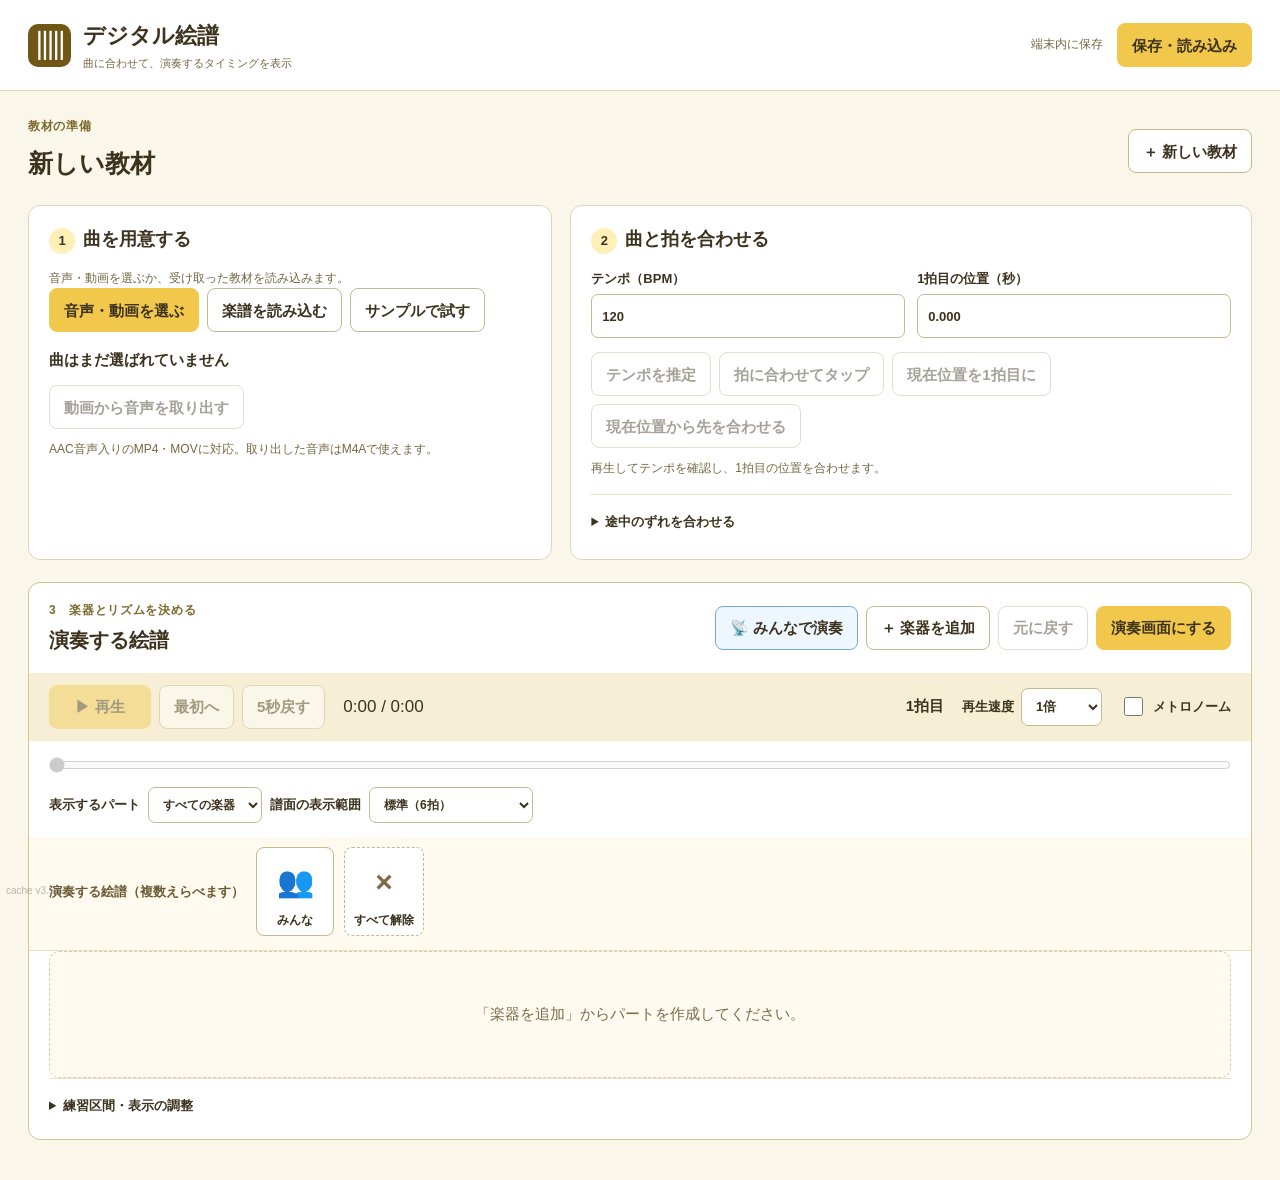
==== index.html @ c3adb867 "Refresh louder iPad count-in audio" ====
<!doctype html>
<html lang="ja">
<head>
<meta charset="utf-8">
<meta name="viewport" content="width=device-width,initial-scale=1,viewport-fit=cover">
<title>デジタル絵譜</title>
<style>body{font-family:-apple-system,BlinkMacSystemFont,"Hiragino Kaku Gothic ProN","Yu Gothic",sans-serif;background:#faf7ea;color:#3c321e;margin:0;display:grid;place-items:center;min-height:100vh}#msg{padding:24px;text-align:center;font-weight:700}</style>
</head>
<body>
<div id="msg">デジタル絵譜を読み込んでいます…</div>
<script>
(async()=>{
 try{
  const urls=['./embedded/gz0.txt?rev=20260910b','./embedded/gz1.txt?rev=20260910b','./embedded/gz2.txt?rev=20260910b'];
  const parts=await Promise.all(urls.map(async u=>(await (await fetch(u,{cache:'no-store'})).text()).trim()));
  const b64=parts.join(''),bin=atob(b64),bytes=new Uint8Array(bin.length);for(let i=0;i<bin.length;i++)bytes[i]=bin.charCodeAt(i);
  const stream=new Blob([bytes]).stream().pipeThrough(new DecompressionStream('gzip'));
  let html=await new Response(stream).text();
  // iPadなどではCanvasの内部解像度を抑えて描画負荷を軽くする。
  html=html.replace("const ratio=Math.min(devicePixelRatio||1,2);","const ratio=Math.min(devicePixelRatio||1,matchMedia('(pointer:coarse)').matches?1.25:1.5);");
  // 非表示にしたパートは裏で描画しない。
  html=html.replace("for(const r of this.rows){\n      const part=project.parts.find","for(const r of this.rows){\n      if(r.wrap.closest('.score-row')?.hidden)continue;\n      const part=project.parts.find");
  // 演奏中のCanvas描画を約30fpsに制限する。
  html=html.replace("function draw(){\n  if($('loop').checked&&!media.paused){","let __lastScoreFrame=0;\nfunction draw(ts=performance.now()){\n  if(ts-__lastScoreFrame<32){if(!media.paused&&!media.ended&&!document.hidden)raf=requestAnimationFrame(draw);return;}\n  __lastScoreFrame=ts;\n  if($('loop').checked&&!media.paused){");
  // 重い発光・持続音アニメーションを軽量化。
  html=html.replace("if(glow){c.shadowColor='#ffad16';c.shadowBlur=e.kind==='hold'?24:12;}","if(glow){c.shadowColor='#ffad16';c.shadowBlur=e.kind==='hold'?10:5;}");
  html=html.replace("if(glow&&e.kind==='hold'){","if(false&&glow&&e.kind==='hold'){");
  // 教材書き出し時は、実際の音源Blobサイズをメタデータに記録する。
  html=html.replace("  validateProject(project);\\n  if(!mediaBlob || mediaBlob.size!==project.media?.size) throw Error('教材に含める音源がありません。');\\n  const meta=new TextEncoder().encode(JSON.stringify(project));","  if(!mediaBlob || !mediaBlob.size) throw Error('教材に含める音源がありません。');\\n  const snapshot=structuredClone(project);\\n  if(!snapshot.media)throw Error('教材に含める音源がありません。');\\n  snapshot.media.size=mediaBlob.size;\\n  validateProject(snapshot);\\n  const meta=new TextEncoder().encode(JSON.stringify(snapshot));");
  // 旧版で記録サイズがずれた教材でも、実際にファイル内に残っている音源を優先して復元する。
  html=html.replace("  if(project.media?.size!==file.size-12-len)throw Error('教材内の音源が不足しています。');\\n  return {project,blob:file.slice(12+len,file.size,project.media.type)};","  const mediaStart=12+len,actualSize=file.size-mediaStart;\\n  if(!project.media||actualSize<=0)throw Error('教材内に音源データがありません。');\\n  if(project.media.size!==actualSize)project.media.size=actualSize;\\n  return {project,blob:file.slice(mediaStart,file.size,project.media.type)};");
  const expose=`window.__scoreApp={INSTRUMENTS,addPart,edited,score,remember,message,getProject:()=>project,getMediaBlob:()=>mediaBlob,syncLoadShared:async(next,audio)=>{if(!next||!audio||!audio.size)throw Error('共有教材のデータが不足しています。');const p=structuredClone(next);p.id=uid();p.media=p.media||{};p.media.name=p.media.name||'共有音源';p.media.type=p.media.type||audio.type||'application/octet-stream';p.media.size=audio.size;pause();project=p;resetHistory();viewPart='all';setMedia(audio);score.mount();renderControls();edited();window.dispatchEvent(new Event('score-project-loaded'));Promise.resolve(flushSave()).catch(e=>console.warn('共有教材の自動保存を省略しました',e));return {title:project.title||'教材',size:audio.size};},getViewPart:()=>viewPart,showPart:(id)=>{viewPart=id;const s=$('partView');if(s)s.value=id;score.mount(id);renderControls();},hasMedia:()=>!!mediaBlob,syncUnlock:async()=>{if(!mediaBlob)throw Error('先に教材・音源を読み込んでください。');pause();const wasMuted=media.muted;media.muted=true;try{await media.play();media.pause();seek(0);}finally{media.muted=wasMuted;}},syncScheduleStart:(delayMs,pos=0)=>{pause();seek(pos);clearTimeout(window.__scoreSyncTimer);window.__scoreSyncTimer=setTimeout(async()=>{try{await media.play();startDraw();}catch(e){message('この端末で再生を開始できませんでした。もう一度「準備OK」を押してください。');}},Math.max(0,delayMs||0));},syncPause:()=>{clearTimeout(window.__scoreSyncTimer);pause();},syncSeek:(t)=>{clearTimeout(window.__scoreSyncTimer);seek(Number(t)||0);},enterPerformance:()=>setPerform(true),getSyncTime:()=>position(),getSyncRate:()=>Number(project.view.rate)||1,syncCorrect:(target)=>{if(!mediaBlob)return 0;const now=position(),diff=Number(target)-now,base=Number(project.view.rate)||1,ad=Math.abs(diff);if(ad>.35){seek(Number(target));media.playbackRate=base;}else if(ad>.07){media.playbackRate=base*(diff>0?1.01:.99);}else{media.playbackRate=base;}return diff;},syncRestoreRate:()=>{if(mediaBlob)media.playbackRate=Number(project.view.rate)||1;},syncExportBundle:async()=>{if(!mediaBlob)throw Error('先生の端末で先に教材・音源を読み込んでください。');return await packProject(project,mediaBlob);},syncImportBundle:async(blob)=>{if(!blob||!blob.size)throw Error('受信した教材データが空です。');pause();const loaded=await unpackProject(blob);loaded.project.id=uid();project=loaded.project;resetHistory();viewPart='all';setMedia(loaded.blob);score.mount();edited();await flushSave();window.dispatchEvent(new Event('score-project-loaded'));return {title:project.title,size:mediaBlob?.size||0};},syncExportVisualBundle:async()=>{const snapshot=structuredClone(project);validateProject(snapshot);return new Blob([JSON.stringify(snapshot)],{type:'application/json'});},syncImportVisualBundle:async(blob)=>{if(!blob||!blob.size)throw Error('受信した絵譜データが空です。');pause();const next=JSON.parse(await blob.text());validateProject(next);next.id=uid();project=next;resetHistory();viewPart='all';setMedia(null);scorePosition=0;score.mount();renderControls();score.draw();window.dispatchEvent(new Event('score-project-loaded'));return {title:project.title,size:blob.size};},syncSetVisualTime:(t)=>{scorePosition=clamp(Number(t)||0,0,duration());score.draw();updateTransport();},syncIsVisualOnly:()=>!mediaBlob&&!!project.media,syncBeatSeconds:()=>{const rate=Number(project.view.rate)||1,a=beatToTime(0,project.tempo),b=beatToTime(1,project.tempo),sec=(b-a)/rate;return Number.isFinite(sec)&&sec>0?sec:60/((Number(project.tempo.bpm)||120)*rate);}};\ninit();\n\nreturn {};`;
  html=html.replace('init();\n\nreturn {};',expose);
  html=html.replace('</body></html>','<style>#cacheVersion{position:fixed;left:6px;bottom:4px;z-index:9999;font-size:10px;line-height:1;color:#6f6f6f;opacity:.48;pointer-events:none;user-select:none}body.performing #cacheVersion{opacity:.18}</style><div id="cacheVersion" aria-hidden="true">cache v3.5.3</div><script src="./face-addon.js?rev=20260927j"><\/script><script src="./sync-addon.js?rev=20260928a"><\/script><script src="./share-addon.js?rev=20260927f"><\/script></body></html>');
  document.open();document.write(html);document.close();
 }catch(e){console.error(e);document.getElementById('msg').innerHTML='読み込みに失敗しました。<br>ページを再読み込みしてください。';}
})();
</script>
</body>
</html>
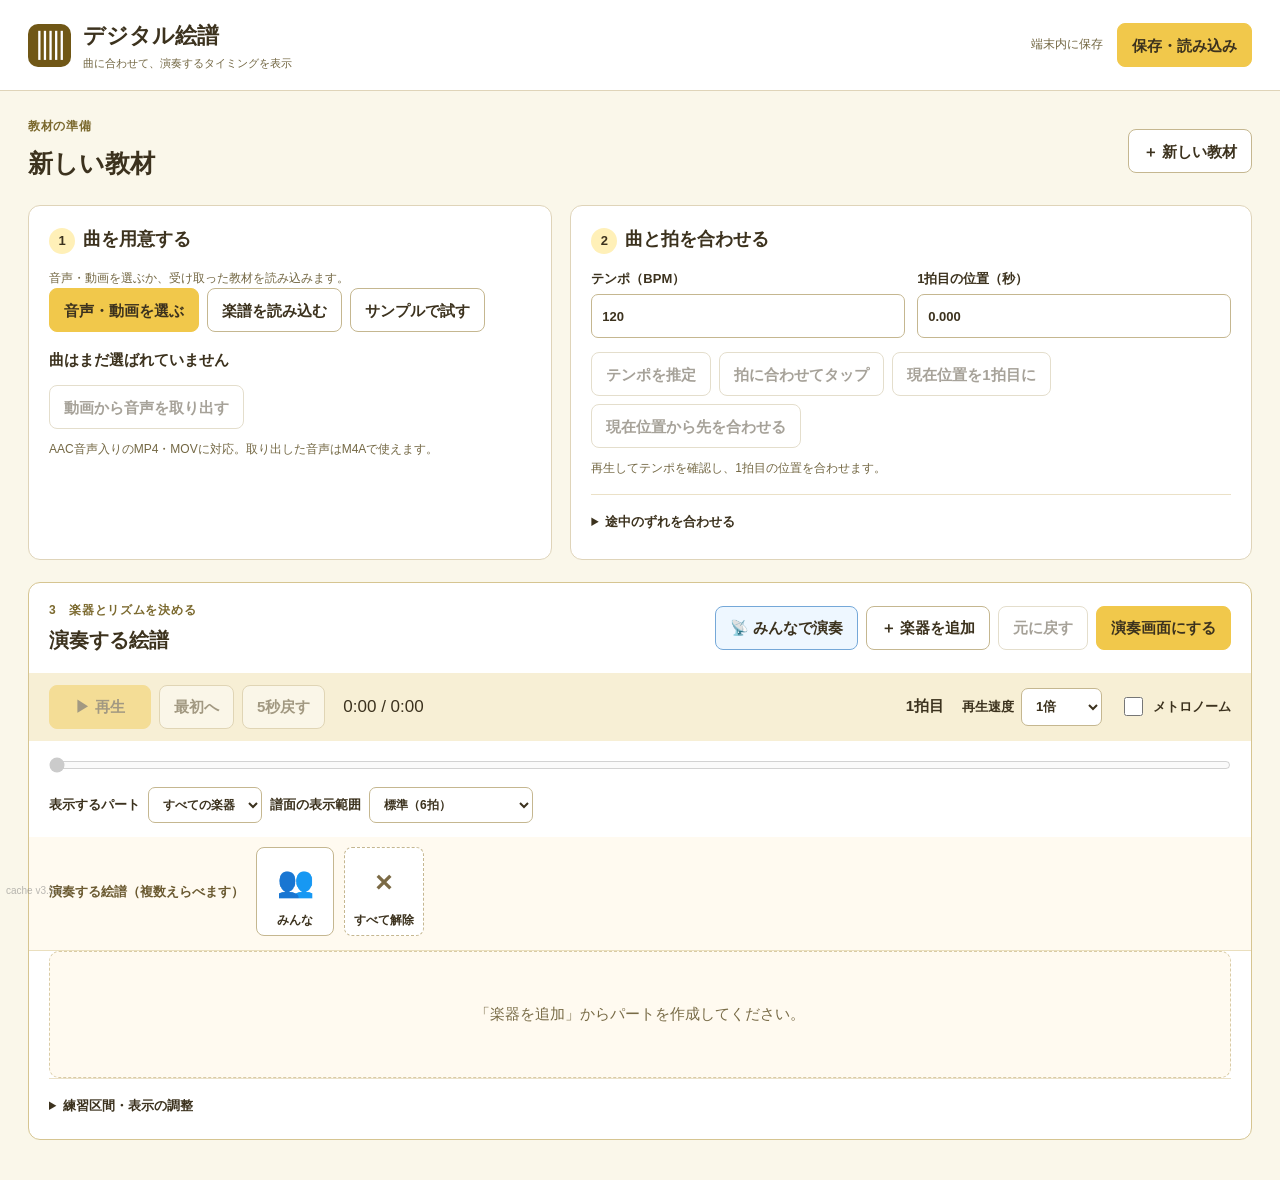
==== commit e5efd6d2: "Refresh room dissolve controls" ====
--- a/index.html
+++ b/index.html
@@ -31,7 +31,7 @@
   html=html.replace("  if(project.media?.size!==file.size-12-len)throw Error('教材内の音源が不足しています。');\\n  return {project,blob:file.slice(12+len,file.size,project.media.type)};","  const mediaStart=12+len,actualSize=file.size-mediaStart;\\n  if(!project.media||actualSize<=0)throw Error('教材内に音源データがありません。');\\n  if(project.media.size!==actualSize)project.media.size=actualSize;\\n  return {project,blob:file.slice(mediaStart,file.size,project.media.type)};");
   const expose=`window.__scoreApp={INSTRUMENTS,addPart,edited,score,remember,message,getProject:()=>project,getMediaBlob:()=>mediaBlob,syncLoadShared:async(next,audio)=>{if(!next||!audio||!audio.size)throw Error('共有教材のデータが不足しています。');const p=structuredClone(next);p.id=uid();p.media=p.media||{};p.media.name=p.media.name||'共有音源';p.media.type=p.media.type||audio.type||'application/octet-stream';p.media.size=audio.size;pause();project=p;resetHistory();viewPart='all';setMedia(audio);score.mount();renderControls();edited();window.dispatchEvent(new Event('score-project-loaded'));Promise.resolve(flushSave()).catch(e=>console.warn('共有教材の自動保存を省略しました',e));return {title:project.title||'教材',size:audio.size};},getViewPart:()=>viewPart,showPart:(id)=>{viewPart=id;const s=$('partView');if(s)s.value=id;score.mount(id);renderControls();},hasMedia:()=>!!mediaBlob,syncUnlock:async()=>{if(!mediaBlob)throw Error('先に教材・音源を読み込んでください。');pause();const wasMuted=media.muted;media.muted=true;try{await media.play();media.pause();seek(0);}finally{media.muted=wasMuted;}},syncScheduleStart:(delayMs,pos=0)=>{pause();seek(pos);clearTimeout(window.__scoreSyncTimer);window.__scoreSyncTimer=setTimeout(async()=>{try{await media.play();startDraw();}catch(e){message('この端末で再生を開始できませんでした。もう一度「準備OK」を押してください。');}},Math.max(0,delayMs||0));},syncPause:()=>{clearTimeout(window.__scoreSyncTimer);pause();},syncSeek:(t)=>{clearTimeout(window.__scoreSyncTimer);seek(Number(t)||0);},enterPerformance:()=>setPerform(true),getSyncTime:()=>position(),getSyncRate:()=>Number(project.view.rate)||1,syncCorrect:(target)=>{if(!mediaBlob)return 0;const now=position(),diff=Number(target)-now,base=Number(project.view.rate)||1,ad=Math.abs(diff);if(ad>.35){seek(Number(target));media.playbackRate=base;}else if(ad>.07){media.playbackRate=base*(diff>0?1.01:.99);}else{media.playbackRate=base;}return diff;},syncRestoreRate:()=>{if(mediaBlob)media.playbackRate=Number(project.view.rate)||1;},syncExportBundle:async()=>{if(!mediaBlob)throw Error('先生の端末で先に教材・音源を読み込んでください。');return await packProject(project,mediaBlob);},syncImportBundle:async(blob)=>{if(!blob||!blob.size)throw Error('受信した教材データが空です。');pause();const loaded=await unpackProject(blob);loaded.project.id=uid();project=loaded.project;resetHistory();viewPart='all';setMedia(loaded.blob);score.mount();edited();await flushSave();window.dispatchEvent(new Event('score-project-loaded'));return {title:project.title,size:mediaBlob?.size||0};},syncExportVisualBundle:async()=>{const snapshot=structuredClone(project);validateProject(snapshot);return new Blob([JSON.stringify(snapshot)],{type:'application/json'});},syncImportVisualBundle:async(blob)=>{if(!blob||!blob.size)throw Error('受信した絵譜データが空です。');pause();const next=JSON.parse(await blob.text());validateProject(next);next.id=uid();project=next;resetHistory();viewPart='all';setMedia(null);scorePosition=0;score.mount();renderControls();score.draw();window.dispatchEvent(new Event('score-project-loaded'));return {title:project.title,size:blob.size};},syncSetVisualTime:(t)=>{scorePosition=clamp(Number(t)||0,0,duration());score.draw();updateTransport();},syncIsVisualOnly:()=>!mediaBlob&&!!project.media,syncBeatSeconds:()=>{const rate=Number(project.view.rate)||1,a=beatToTime(0,project.tempo),b=beatToTime(1,project.tempo),sec=(b-a)/rate;return Number.isFinite(sec)&&sec>0?sec:60/((Number(project.tempo.bpm)||120)*rate);}};\ninit();\n\nreturn {};`;
   html=html.replace('init();\n\nreturn {};',expose);
-  html=html.replace('</body></html>','<style>#cacheVersion{position:fixed;left:6px;bottom:4px;z-index:9999;font-size:10px;line-height:1;color:#6f6f6f;opacity:.48;pointer-events:none;user-select:none}body.performing #cacheVersion{opacity:.18}</style><div id="cacheVersion" aria-hidden="true">cache v3.5.3</div><script src="./face-addon.js?rev=20260927j"><\/script><script src="./sync-addon.js?rev=20260928a"><\/script><script src="./share-addon.js?rev=20260927f"><\/script></body></html>');
+  html=html.replace('</body></html>','<style>#cacheVersion{position:fixed;left:6px;bottom:4px;z-index:9999;font-size:10px;line-height:1;color:#6f6f6f;opacity:.48;pointer-events:none;user-select:none}body.performing #cacheVersion{opacity:.18}</style><div id="cacheVersion" aria-hidden="true">cache v3.5.4</div><script src="./face-addon.js?rev=20260927j"><\/script><script src="./sync-addon.js?rev=20260928b"><\/script><script src="./share-addon.js?rev=20260927f"><\/script></body></html>');
   document.open();document.write(html);document.close();
  }catch(e){console.error(e);document.getElementById('msg').innerHTML='読み込みに失敗しました。<br>ページを再読み込みしてください。';}
 })();
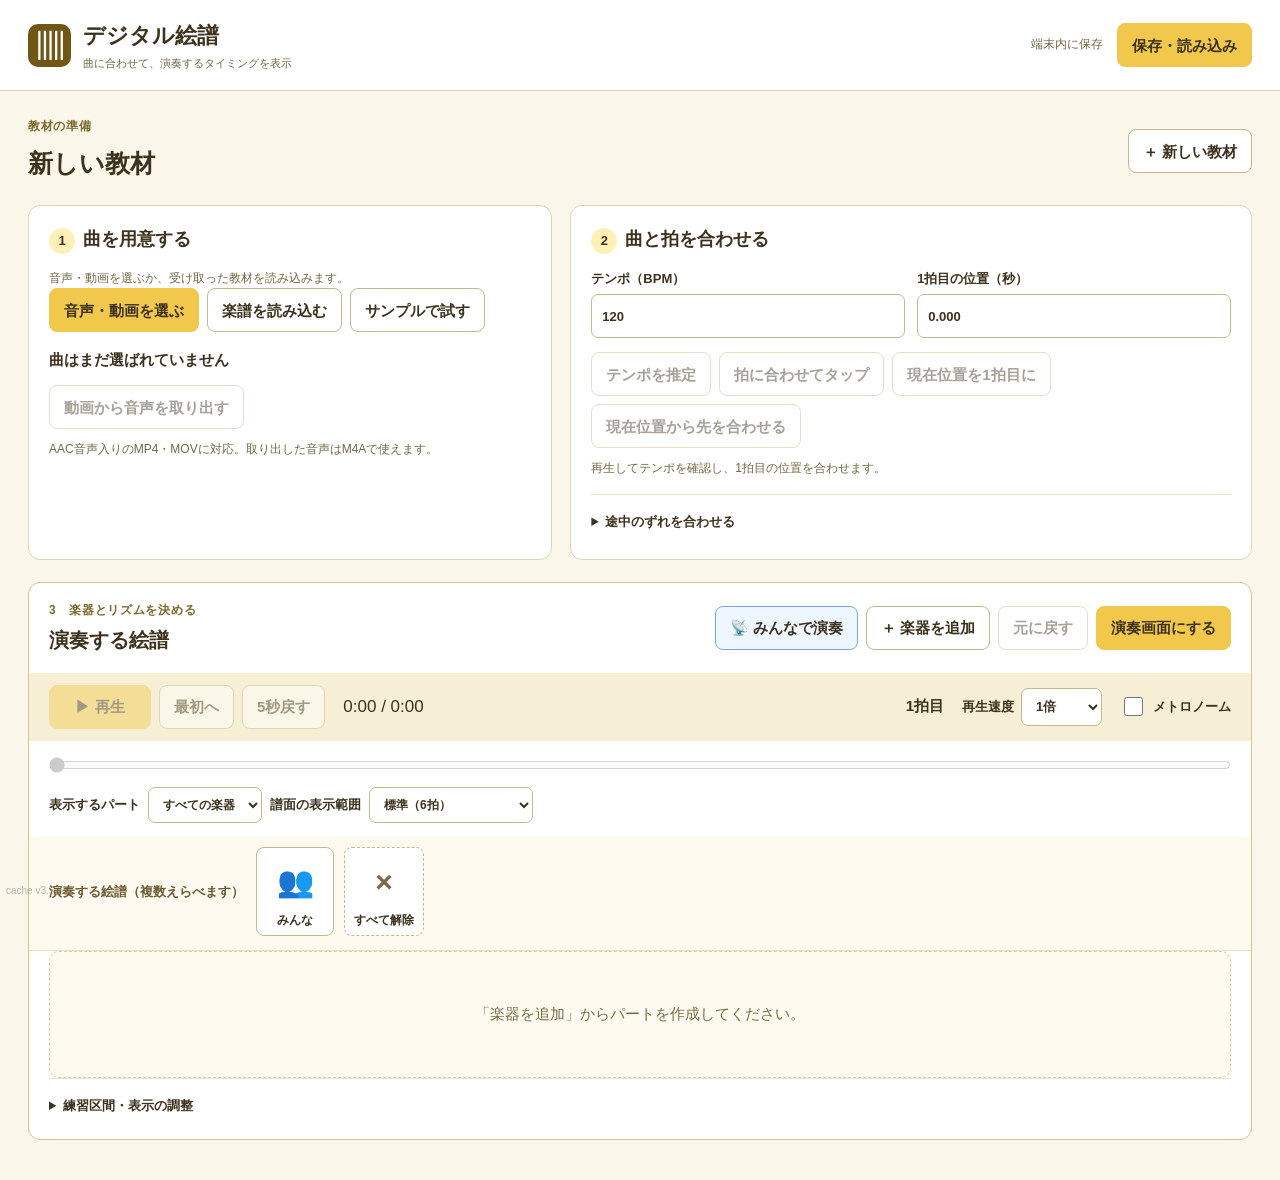
==== commit 1f551c0f: "Refresh teacher approval flow" ====
--- a/index.html
+++ b/index.html
@@ -31,7 +31,7 @@
   html=html.replace("  if(project.media?.size!==file.size-12-len)throw Error('教材内の音源が不足しています。');\\n  return {project,blob:file.slice(12+len,file.size,project.media.type)};","  const mediaStart=12+len,actualSize=file.size-mediaStart;\\n  if(!project.media||actualSize<=0)throw Error('教材内に音源データがありません。');\\n  if(project.media.size!==actualSize)project.media.size=actualSize;\\n  return {project,blob:file.slice(mediaStart,file.size,project.media.type)};");
   const expose=`window.__scoreApp={INSTRUMENTS,addPart,edited,score,remember,message,getProject:()=>project,getMediaBlob:()=>mediaBlob,syncLoadShared:async(next,audio)=>{if(!next||!audio||!audio.size)throw Error('共有教材のデータが不足しています。');const p=structuredClone(next);p.id=uid();p.media=p.media||{};p.media.name=p.media.name||'共有音源';p.media.type=p.media.type||audio.type||'application/octet-stream';p.media.size=audio.size;pause();project=p;resetHistory();viewPart='all';setMedia(audio);score.mount();renderControls();edited();window.dispatchEvent(new Event('score-project-loaded'));Promise.resolve(flushSave()).catch(e=>console.warn('共有教材の自動保存を省略しました',e));return {title:project.title||'教材',size:audio.size};},getViewPart:()=>viewPart,showPart:(id)=>{viewPart=id;const s=$('partView');if(s)s.value=id;score.mount(id);renderControls();},hasMedia:()=>!!mediaBlob,syncUnlock:async()=>{if(!mediaBlob)throw Error('先に教材・音源を読み込んでください。');pause();const wasMuted=media.muted;media.muted=true;try{await media.play();media.pause();seek(0);}finally{media.muted=wasMuted;}},syncScheduleStart:(delayMs,pos=0)=>{pause();seek(pos);clearTimeout(window.__scoreSyncTimer);window.__scoreSyncTimer=setTimeout(async()=>{try{await media.play();startDraw();}catch(e){message('この端末で再生を開始できませんでした。もう一度「準備OK」を押してください。');}},Math.max(0,delayMs||0));},syncPause:()=>{clearTimeout(window.__scoreSyncTimer);pause();},syncSeek:(t)=>{clearTimeout(window.__scoreSyncTimer);seek(Number(t)||0);},enterPerformance:()=>setPerform(true),getSyncTime:()=>position(),getSyncRate:()=>Number(project.view.rate)||1,syncCorrect:(target)=>{if(!mediaBlob)return 0;const now=position(),diff=Number(target)-now,base=Number(project.view.rate)||1,ad=Math.abs(diff);if(ad>.35){seek(Number(target));media.playbackRate=base;}else if(ad>.07){media.playbackRate=base*(diff>0?1.01:.99);}else{media.playbackRate=base;}return diff;},syncRestoreRate:()=>{if(mediaBlob)media.playbackRate=Number(project.view.rate)||1;},syncExportBundle:async()=>{if(!mediaBlob)throw Error('先生の端末で先に教材・音源を読み込んでください。');return await packProject(project,mediaBlob);},syncImportBundle:async(blob)=>{if(!blob||!blob.size)throw Error('受信した教材データが空です。');pause();const loaded=await unpackProject(blob);loaded.project.id=uid();project=loaded.project;resetHistory();viewPart='all';setMedia(loaded.blob);score.mount();edited();await flushSave();window.dispatchEvent(new Event('score-project-loaded'));return {title:project.title,size:mediaBlob?.size||0};},syncExportVisualBundle:async()=>{const snapshot=structuredClone(project);validateProject(snapshot);return new Blob([JSON.stringify(snapshot)],{type:'application/json'});},syncImportVisualBundle:async(blob)=>{if(!blob||!blob.size)throw Error('受信した絵譜データが空です。');pause();const next=JSON.parse(await blob.text());validateProject(next);next.id=uid();project=next;resetHistory();viewPart='all';setMedia(null);scorePosition=0;score.mount();renderControls();score.draw();window.dispatchEvent(new Event('score-project-loaded'));return {title:project.title,size:blob.size};},syncSetVisualTime:(t)=>{scorePosition=clamp(Number(t)||0,0,duration());score.draw();updateTransport();},syncIsVisualOnly:()=>!mediaBlob&&!!project.media,syncBeatSeconds:()=>{const rate=Number(project.view.rate)||1,a=beatToTime(0,project.tempo),b=beatToTime(1,project.tempo),sec=(b-a)/rate;return Number.isFinite(sec)&&sec>0?sec:60/((Number(project.tempo.bpm)||120)*rate);}};\ninit();\n\nreturn {};`;
   html=html.replace('init();\n\nreturn {};',expose);
-  html=html.replace('</body></html>','<style>#cacheVersion{position:fixed;left:6px;bottom:4px;z-index:9999;font-size:10px;line-height:1;color:#6f6f6f;opacity:.48;pointer-events:none;user-select:none}body.performing #cacheVersion{opacity:.18}</style><div id="cacheVersion" aria-hidden="true">cache v3.5.4</div><script src="./face-addon.js?rev=20260927j"><\/script><script src="./sync-addon.js?rev=20260928b"><\/script><script src="./share-addon.js?rev=20260927f"><\/script></body></html>');
+  html=html.replace('</body></html>','<style>#cacheVersion{position:fixed;left:6px;bottom:4px;z-index:9999;font-size:10px;line-height:1;color:#6f6f6f;opacity:.48;pointer-events:none;user-select:none}body.performing #cacheVersion{opacity:.18}</style><div id="cacheVersion" aria-hidden="true">cache v3.5.5</div><script src="./face-addon.js?rev=20260927j"><\/script><script src="./sync-addon.js?rev=20260928c"><\/script><script src="./share-addon.js?rev=20260927f"><\/script></body></html>');
   document.open();document.write(html);document.close();
  }catch(e){console.error(e);document.getElementById('msg').innerHTML='読み込みに失敗しました。<br>ページを再読み込みしてください。';}
 })();
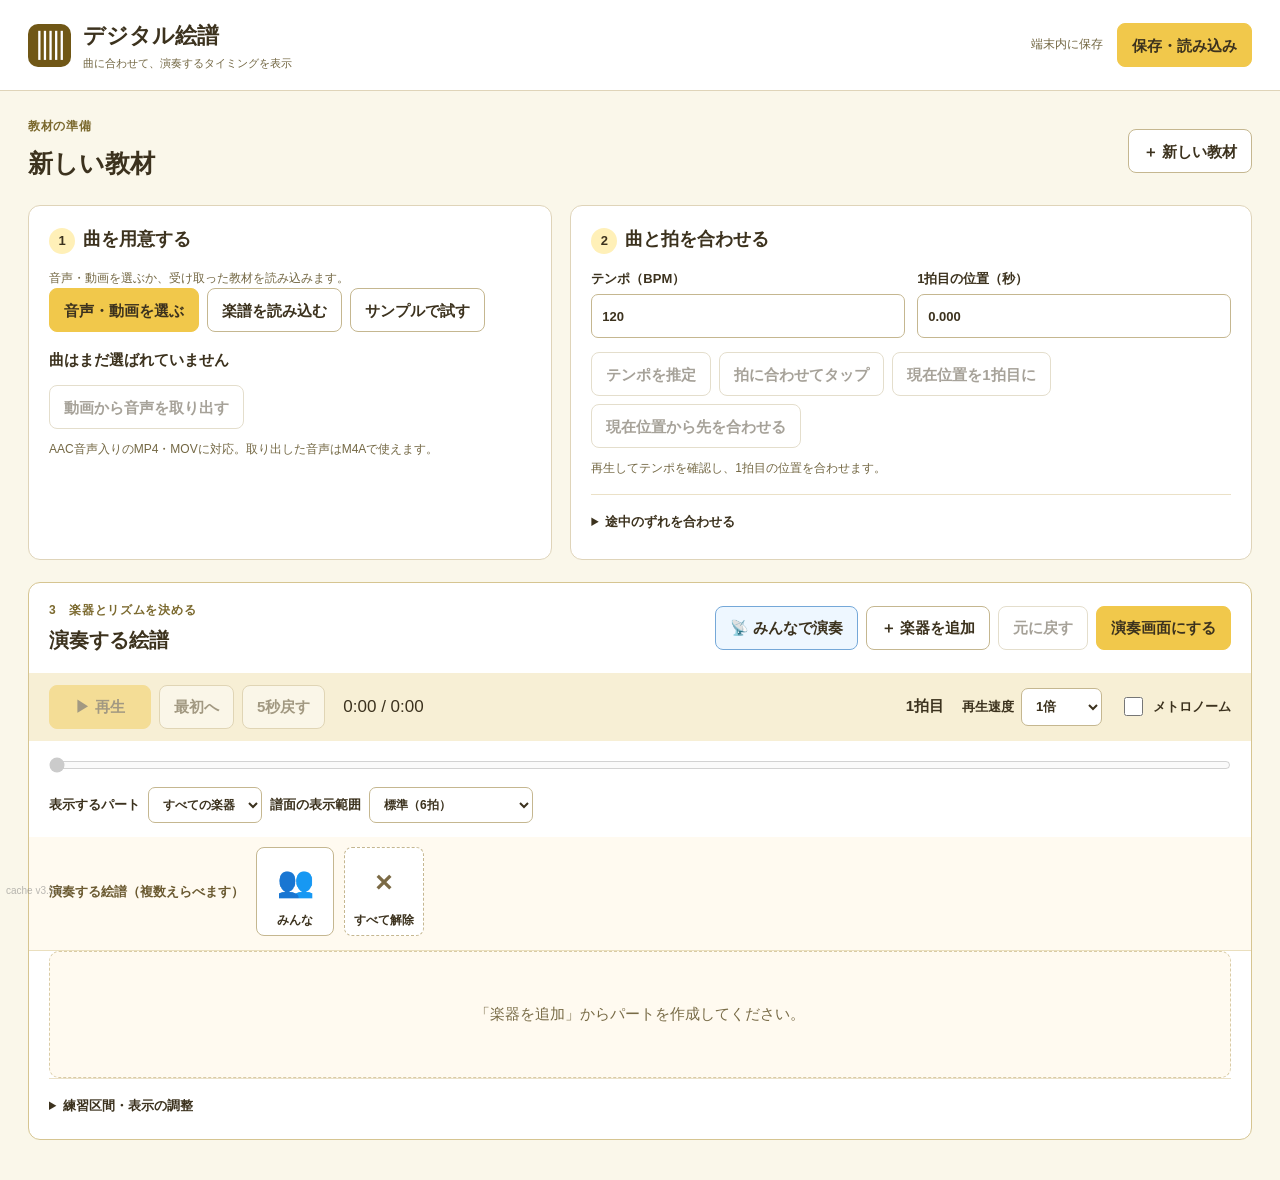
==== commit c3429a3d: "Refresh guest room retry logic" ====
--- a/index.html
+++ b/index.html
@@ -31,7 +31,7 @@
   html=html.replace("  if(project.media?.size!==file.size-12-len)throw Error('教材内の音源が不足しています。');\\n  return {project,blob:file.slice(12+len,file.size,project.media.type)};","  const mediaStart=12+len,actualSize=file.size-mediaStart;\\n  if(!project.media||actualSize<=0)throw Error('教材内に音源データがありません。');\\n  if(project.media.size!==actualSize)project.media.size=actualSize;\\n  return {project,blob:file.slice(mediaStart,file.size,project.media.type)};");
   const expose=`window.__scoreApp={INSTRUMENTS,addPart,edited,score,remember,message,getProject:()=>project,getMediaBlob:()=>mediaBlob,syncLoadShared:async(next,audio)=>{if(!next||!audio||!audio.size)throw Error('共有教材のデータが不足しています。');const p=structuredClone(next);p.id=uid();p.media=p.media||{};p.media.name=p.media.name||'共有音源';p.media.type=p.media.type||audio.type||'application/octet-stream';p.media.size=audio.size;pause();project=p;resetHistory();viewPart='all';setMedia(audio);score.mount();renderControls();edited();window.dispatchEvent(new Event('score-project-loaded'));Promise.resolve(flushSave()).catch(e=>console.warn('共有教材の自動保存を省略しました',e));return {title:project.title||'教材',size:audio.size};},getViewPart:()=>viewPart,showPart:(id)=>{viewPart=id;const s=$('partView');if(s)s.value=id;score.mount(id);renderControls();},hasMedia:()=>!!mediaBlob,syncUnlock:async()=>{if(!mediaBlob)throw Error('先に教材・音源を読み込んでください。');pause();const wasMuted=media.muted;media.muted=true;try{await media.play();media.pause();seek(0);}finally{media.muted=wasMuted;}},syncScheduleStart:(delayMs,pos=0)=>{pause();seek(pos);clearTimeout(window.__scoreSyncTimer);window.__scoreSyncTimer=setTimeout(async()=>{try{await media.play();startDraw();}catch(e){message('この端末で再生を開始できませんでした。もう一度「準備OK」を押してください。');}},Math.max(0,delayMs||0));},syncPause:()=>{clearTimeout(window.__scoreSyncTimer);pause();},syncSeek:(t)=>{clearTimeout(window.__scoreSyncTimer);seek(Number(t)||0);},enterPerformance:()=>setPerform(true),getSyncTime:()=>position(),getSyncRate:()=>Number(project.view.rate)||1,syncCorrect:(target)=>{if(!mediaBlob)return 0;const now=position(),diff=Number(target)-now,base=Number(project.view.rate)||1,ad=Math.abs(diff);if(ad>.35){seek(Number(target));media.playbackRate=base;}else if(ad>.07){media.playbackRate=base*(diff>0?1.01:.99);}else{media.playbackRate=base;}return diff;},syncRestoreRate:()=>{if(mediaBlob)media.playbackRate=Number(project.view.rate)||1;},syncExportBundle:async()=>{if(!mediaBlob)throw Error('先生の端末で先に教材・音源を読み込んでください。');return await packProject(project,mediaBlob);},syncImportBundle:async(blob)=>{if(!blob||!blob.size)throw Error('受信した教材データが空です。');pause();const loaded=await unpackProject(blob);loaded.project.id=uid();project=loaded.project;resetHistory();viewPart='all';setMedia(loaded.blob);score.mount();edited();await flushSave();window.dispatchEvent(new Event('score-project-loaded'));return {title:project.title,size:mediaBlob?.size||0};},syncExportVisualBundle:async()=>{const snapshot=structuredClone(project);validateProject(snapshot);return new Blob([JSON.stringify(snapshot)],{type:'application/json'});},syncImportVisualBundle:async(blob)=>{if(!blob||!blob.size)throw Error('受信した絵譜データが空です。');pause();const next=JSON.parse(await blob.text());validateProject(next);next.id=uid();project=next;resetHistory();viewPart='all';setMedia(null);scorePosition=0;score.mount();renderControls();score.draw();window.dispatchEvent(new Event('score-project-loaded'));return {title:project.title,size:blob.size};},syncSetVisualTime:(t)=>{scorePosition=clamp(Number(t)||0,0,duration());score.draw();updateTransport();},syncIsVisualOnly:()=>!mediaBlob&&!!project.media,syncBeatSeconds:()=>{const rate=Number(project.view.rate)||1,a=beatToTime(0,project.tempo),b=beatToTime(1,project.tempo),sec=(b-a)/rate;return Number.isFinite(sec)&&sec>0?sec:60/((Number(project.tempo.bpm)||120)*rate);}};\ninit();\n\nreturn {};`;
   html=html.replace('init();\n\nreturn {};',expose);
-  html=html.replace('</body></html>','<style>#cacheVersion{position:fixed;left:6px;bottom:4px;z-index:9999;font-size:10px;line-height:1;color:#6f6f6f;opacity:.48;pointer-events:none;user-select:none}body.performing #cacheVersion{opacity:.18}</style><div id="cacheVersion" aria-hidden="true">cache v3.5.5</div><script src="./face-addon.js?rev=20260927j"><\/script><script src="./sync-addon.js?rev=20260928c"><\/script><script src="./share-addon.js?rev=20260927f"><\/script></body></html>');
+  html=html.replace('</body></html>','<style>#cacheVersion{position:fixed;left:6px;bottom:4px;z-index:9999;font-size:10px;line-height:1;color:#6f6f6f;opacity:.48;pointer-events:none;user-select:none}body.performing #cacheVersion{opacity:.18}</style><div id="cacheVersion" aria-hidden="true">cache v3.5.6</div><script src="./face-addon.js?rev=20260927j"><\/script><script src="./sync-addon.js?rev=20260930a"><\/script><script src="./share-addon.js?rev=20260927f"><\/script></body></html>');
   document.open();document.write(html);document.close();
  }catch(e){console.error(e);document.getElementById('msg').innerHTML='読み込みに失敗しました。<br>ページを再読み込みしてください。';}
 })();
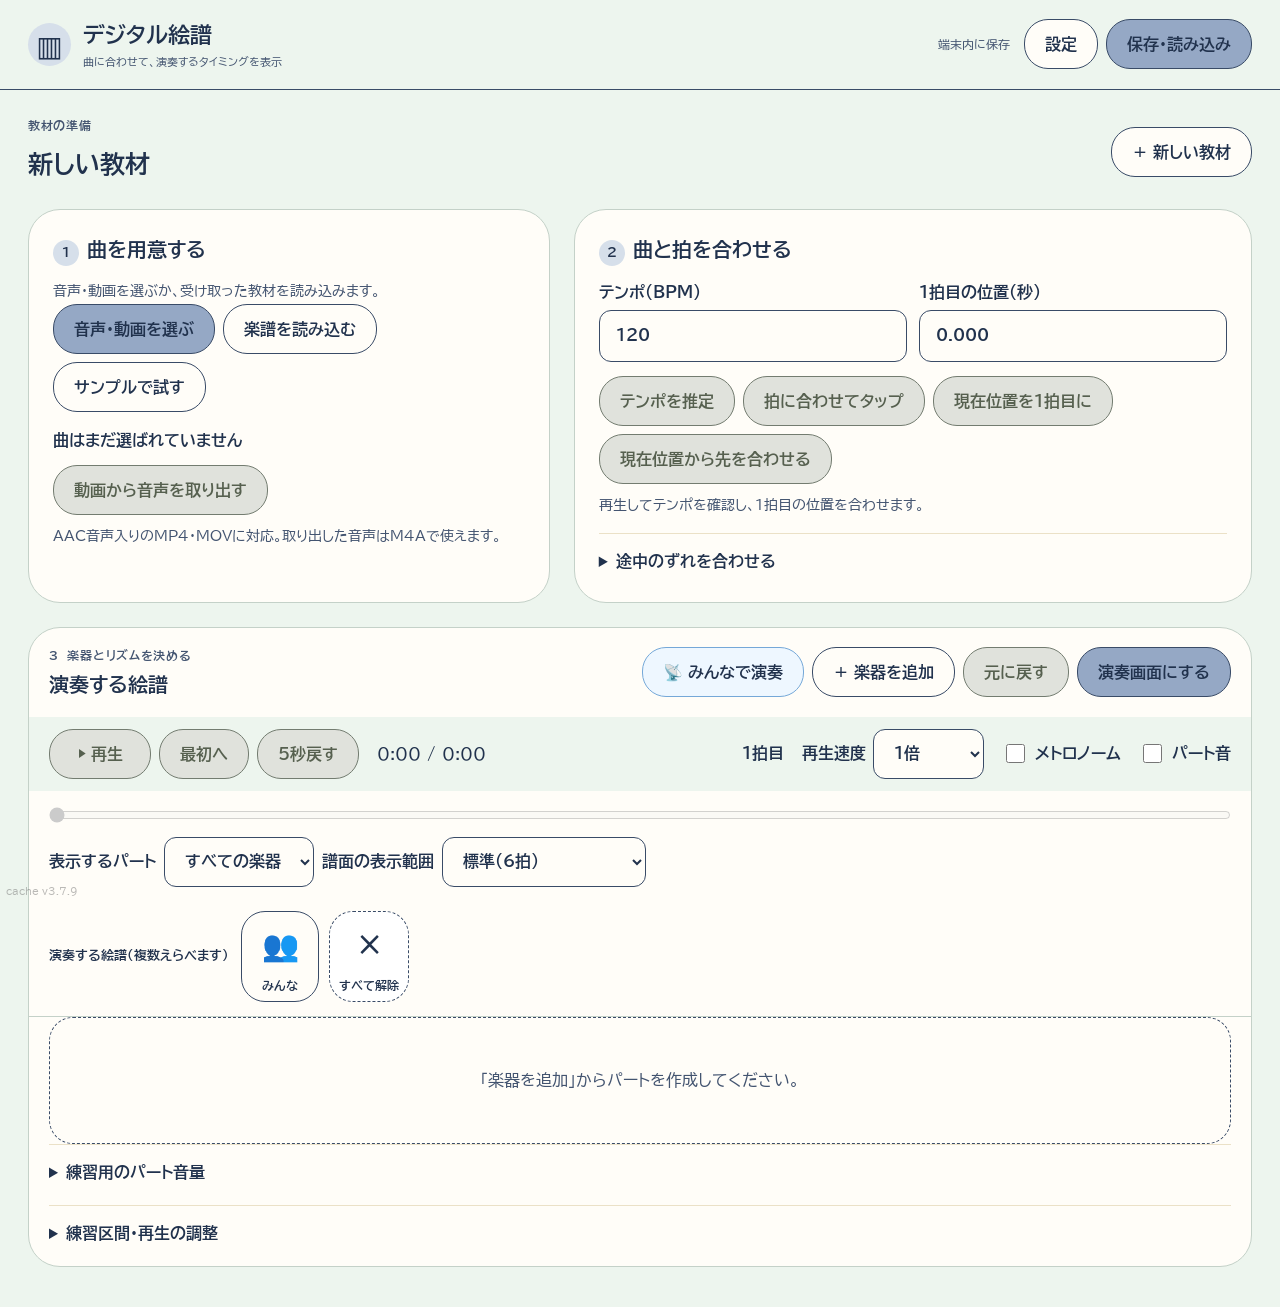
==== commit a6d15582: "Release digital score v3.7.9" ====
--- a/index.html
+++ b/index.html
@@ -4,37 +4,21 @@
 <meta charset="utf-8">
 <meta name="viewport" content="width=device-width,initial-scale=1,viewport-fit=cover">
 <title>デジタル絵譜</title>
-<style>body{font-family:-apple-system,BlinkMacSystemFont,"Hiragino Kaku Gothic ProN","Yu Gothic",sans-serif;background:#faf7ea;color:#3c321e;margin:0;display:grid;place-items:center;min-height:100vh}#msg{padding:24px;text-align:center;font-weight:700}</style>
+<style>body{font-family:-apple-system,BlinkMacSystemFont,"Hiragino Kaku Gothic ProN","Yu Gothic",sans-serif;background:#edf5ee;color:#21324d;margin:0;display:grid;place-items:center;min-height:100vh}#msg{padding:24px;text-align:center;font-weight:700}</style>
 </head>
 <body>
 <div id="msg">デジタル絵譜を読み込んでいます…</div>
 <script>
 (async()=>{
  try{
-  const urls=['./embedded/gz0.txt?rev=20260910b','./embedded/gz1.txt?rev=20260910b','./embedded/gz2.txt?rev=20260910b'];
-  const parts=await Promise.all(urls.map(async u=>(await (await fetch(u,{cache:'no-store'})).text()).trim()));
-  const b64=parts.join(''),bin=atob(b64),bytes=new Uint8Array(bin.length);for(let i=0;i<bin.length;i++)bytes[i]=bin.charCodeAt(i);
+  const response=await fetch('./embedded/app.gz.b64?rev=20261004-offline-upgrade',{cache:'no-store'});
+  if(!response.ok)throw Error(`本体の取得に失敗しました (${response.status})`);
+  const b64=(await response.text()).trim(),bin=atob(b64),bytes=new Uint8Array(bin.length);for(let i=0;i<bin.length;i++)bytes[i]=bin.charCodeAt(i);
   const stream=new Blob([bytes]).stream().pipeThrough(new DecompressionStream('gzip'));
-  let html=await new Response(stream).text();
-  // iPadなどではCanvasの内部解像度を抑えて描画負荷を軽くする。
-  html=html.replace("const ratio=Math.min(devicePixelRatio||1,2);","const ratio=Math.min(devicePixelRatio||1,matchMedia('(pointer:coarse)').matches?1.25:1.5);");
-  // 非表示にしたパートは裏で描画しない。
-  html=html.replace("for(const r of this.rows){\n      const part=project.parts.find","for(const r of this.rows){\n      if(r.wrap.closest('.score-row')?.hidden)continue;\n      const part=project.parts.find");
-  // 演奏中のCanvas描画を約30fpsに制限する。
-  html=html.replace("function draw(){\n  if($('loop').checked&&!media.paused){","let __lastScoreFrame=0;\nfunction draw(ts=performance.now()){\n  if(ts-__lastScoreFrame<32){if(!media.paused&&!media.ended&&!document.hidden)raf=requestAnimationFrame(draw);return;}\n  __lastScoreFrame=ts;\n  if($('loop').checked&&!media.paused){");
-  // 重い発光・持続音アニメーションを軽量化。
-  html=html.replace("if(glow){c.shadowColor='#ffad16';c.shadowBlur=e.kind==='hold'?24:12;}","if(glow){c.shadowColor='#ffad16';c.shadowBlur=e.kind==='hold'?10:5;}");
-  html=html.replace("if(glow&&e.kind==='hold'){","if(false&&glow&&e.kind==='hold'){");
-  // 教材書き出し時は、実際の音源Blobサイズをメタデータに記録する。
-  html=html.replace("  validateProject(project);\\n  if(!mediaBlob || mediaBlob.size!==project.media?.size) throw Error('教材に含める音源がありません。');\\n  const meta=new TextEncoder().encode(JSON.stringify(project));","  if(!mediaBlob || !mediaBlob.size) throw Error('教材に含める音源がありません。');\\n  const snapshot=structuredClone(project);\\n  if(!snapshot.media)throw Error('教材に含める音源がありません。');\\n  snapshot.media.size=mediaBlob.size;\\n  validateProject(snapshot);\\n  const meta=new TextEncoder().encode(JSON.stringify(snapshot));");
-  // 旧版で記録サイズがずれた教材でも、実際にファイル内に残っている音源を優先して復元する。
-  html=html.replace("  if(project.media?.size!==file.size-12-len)throw Error('教材内の音源が不足しています。');\\n  return {project,blob:file.slice(12+len,file.size,project.media.type)};","  const mediaStart=12+len,actualSize=file.size-mediaStart;\\n  if(!project.media||actualSize<=0)throw Error('教材内に音源データがありません。');\\n  if(project.media.size!==actualSize)project.media.size=actualSize;\\n  return {project,blob:file.slice(mediaStart,file.size,project.media.type)};");
-  const expose=`window.__scoreApp={INSTRUMENTS,addPart,edited,score,remember,message,getProject:()=>project,getMediaBlob:()=>mediaBlob,syncLoadShared:async(next,audio)=>{if(!next||!audio||!audio.size)throw Error('共有教材のデータが不足しています。');const p=structuredClone(next);p.id=uid();p.media=p.media||{};p.media.name=p.media.name||'共有音源';p.media.type=p.media.type||audio.type||'application/octet-stream';p.media.size=audio.size;pause();project=p;resetHistory();viewPart='all';setMedia(audio);score.mount();renderControls();edited();window.dispatchEvent(new Event('score-project-loaded'));Promise.resolve(flushSave()).catch(e=>console.warn('共有教材の自動保存を省略しました',e));return {title:project.title||'教材',size:audio.size};},getViewPart:()=>viewPart,showPart:(id)=>{viewPart=id;const s=$('partView');if(s)s.value=id;score.mount(id);renderControls();},hasMedia:()=>!!mediaBlob,syncUnlock:async()=>{if(!mediaBlob)throw Error('先に教材・音源を読み込んでください。');pause();const wasMuted=media.muted;media.muted=true;try{await media.play();media.pause();seek(0);}finally{media.muted=wasMuted;}},syncScheduleStart:(delayMs,pos=0)=>{pause();seek(pos);clearTimeout(window.__scoreSyncTimer);window.__scoreSyncTimer=setTimeout(async()=>{try{await media.play();startDraw();}catch(e){message('この端末で再生を開始できませんでした。もう一度「準備OK」を押してください。');}},Math.max(0,delayMs||0));},syncPause:()=>{clearTimeout(window.__scoreSyncTimer);pause();},syncSeek:(t)=>{clearTimeout(window.__scoreSyncTimer);seek(Number(t)||0);},enterPerformance:()=>setPerform(true),getSyncTime:()=>position(),getSyncRate:()=>Number(project.view.rate)||1,syncCorrect:(target)=>{if(!mediaBlob)return 0;const now=position(),diff=Number(target)-now,base=Number(project.view.rate)||1,ad=Math.abs(diff);if(ad>.35){seek(Number(target));media.playbackRate=base;}else if(ad>.07){media.playbackRate=base*(diff>0?1.01:.99);}else{media.playbackRate=base;}return diff;},syncRestoreRate:()=>{if(mediaBlob)media.playbackRate=Number(project.view.rate)||1;},syncExportBundle:async()=>{if(!mediaBlob)throw Error('先生の端末で先に教材・音源を読み込んでください。');return await packProject(project,mediaBlob);},syncImportBundle:async(blob)=>{if(!blob||!blob.size)throw Error('受信した教材データが空です。');pause();const loaded=await unpackProject(blob);loaded.project.id=uid();project=loaded.project;resetHistory();viewPart='all';setMedia(loaded.blob);score.mount();edited();await flushSave();window.dispatchEvent(new Event('score-project-loaded'));return {title:project.title,size:mediaBlob?.size||0};},syncExportVisualBundle:async()=>{const snapshot=structuredClone(project);validateProject(snapshot);return new Blob([JSON.stringify(snapshot)],{type:'application/json'});},syncImportVisualBundle:async(blob)=>{if(!blob||!blob.size)throw Error('受信した絵譜データが空です。');pause();const next=JSON.parse(await blob.text());validateProject(next);next.id=uid();project=next;resetHistory();viewPart='all';setMedia(null);scorePosition=0;score.mount();renderControls();score.draw();window.dispatchEvent(new Event('score-project-loaded'));return {title:project.title,size:blob.size};},syncSetVisualTime:(t)=>{scorePosition=clamp(Number(t)||0,0,duration());score.draw();updateTransport();},syncIsVisualOnly:()=>!mediaBlob&&!!project.media,syncBeatSeconds:()=>{const rate=Number(project.view.rate)||1,a=beatToTime(0,project.tempo),b=beatToTime(1,project.tempo),sec=(b-a)/rate;return Number.isFinite(sec)&&sec>0?sec:60/((Number(project.tempo.bpm)||120)*rate);}};\ninit();\n\nreturn {};`;
-  html=html.replace('init();\n\nreturn {};',expose);
-  html=html.replace('</body></html>','<style>#cacheVersion{position:fixed;left:6px;bottom:4px;z-index:9999;font-size:10px;line-height:1;color:#6f6f6f;opacity:.48;pointer-events:none;user-select:none}body.performing #cacheVersion{opacity:.18}</style><div id="cacheVersion" aria-hidden="true">cache v3.5.6</div><script src="./face-addon.js?rev=20260927j"><\/script><script src="./sync-addon.js?rev=20260930a"><\/script><script src="./share-addon.js?rev=20260927f"><\/script></body></html>');
+  const html=await new Response(stream).text();
   document.open();document.write(html);document.close();
  }catch(e){console.error(e);document.getElementById('msg').innerHTML='読み込みに失敗しました。<br>ページを再読み込みしてください。';}
 })();
 </script>
 </body>
-</html>+</html>
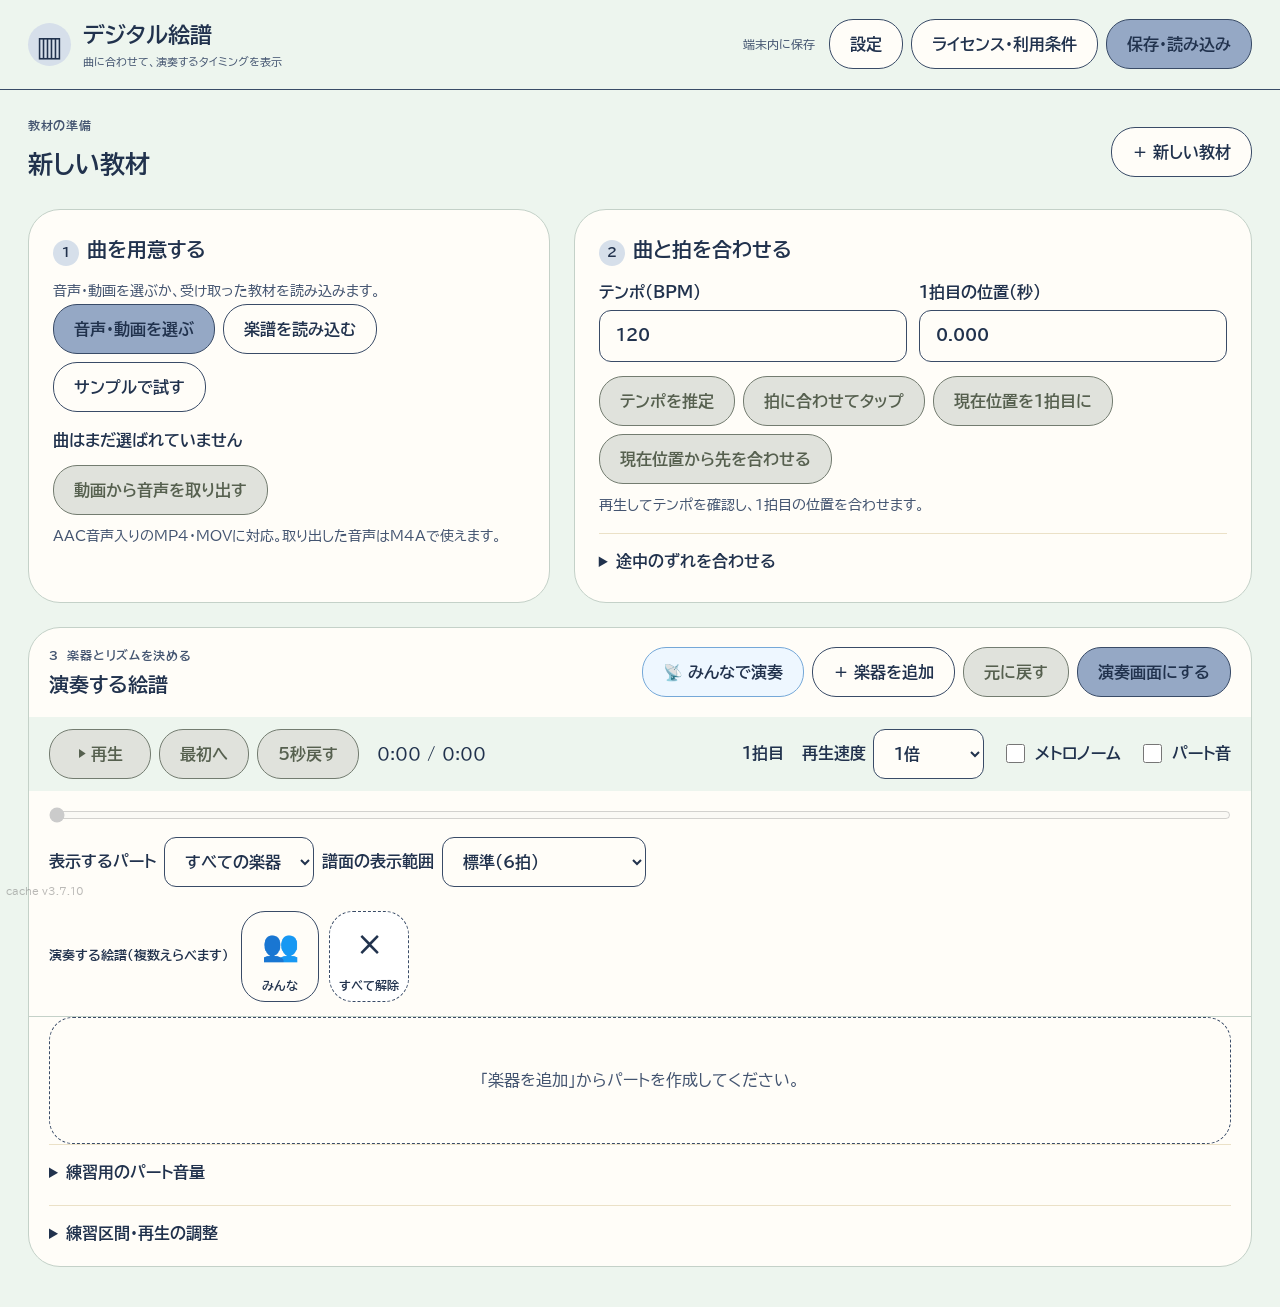
==== commit e72b707c: "Release license information v3.7.10" ====
--- a/index.html
+++ b/index.html
@@ -11,7 +11,7 @@
 <script>
 (async()=>{
  try{
-  const response=await fetch('./embedded/app.gz.b64?rev=20261004-offline-upgrade',{cache:'no-store'});
+  const response=await fetch('./embedded/app.gz.b64?rev=20261006-license-display',{cache:'no-store'});
   if(!response.ok)throw Error(`本体の取得に失敗しました (${response.status})`);
   const b64=(await response.text()).trim(),bin=atob(b64),bytes=new Uint8Array(bin.length);for(let i=0;i<bin.length;i++)bytes[i]=bin.charCodeAt(i);
   const stream=new Blob([bytes]).stream().pipeThrough(new DecompressionStream('gzip'));
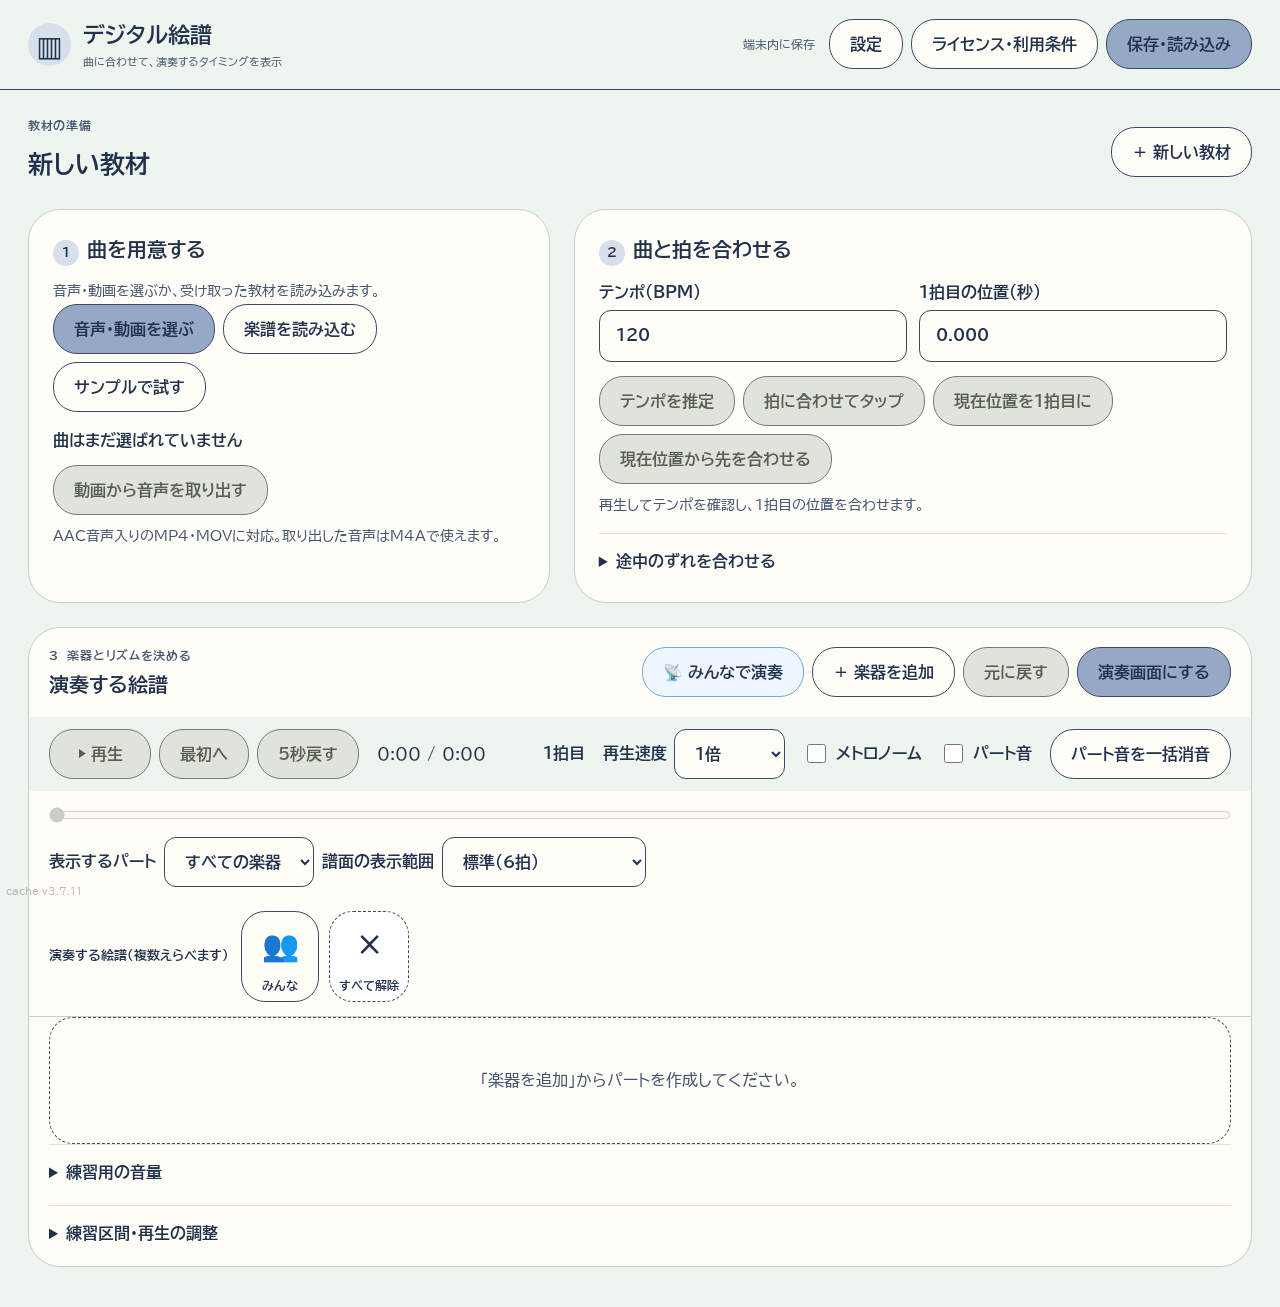
==== commit 33671ea9: "Release v3.7.11 audio controls" ====
--- a/index.html
+++ b/index.html
@@ -11,7 +11,7 @@
 <script>
 (async()=>{
  try{
-  const response=await fetch('./embedded/app.gz.b64?rev=20261006-license-display',{cache:'no-store'});
+  const response=await fetch('./embedded/app.gz.b64?rev=20261008-audio-controls',{cache:'no-store'});
   if(!response.ok)throw Error(`本体の取得に失敗しました (${response.status})`);
   const b64=(await response.text()).trim(),bin=atob(b64),bytes=new Uint8Array(bin.length);for(let i=0;i<bin.length;i++)bytes[i]=bin.charCodeAt(i);
   const stream=new Blob([bytes]).stream().pipeThrough(new DecompressionStream('gzip'));
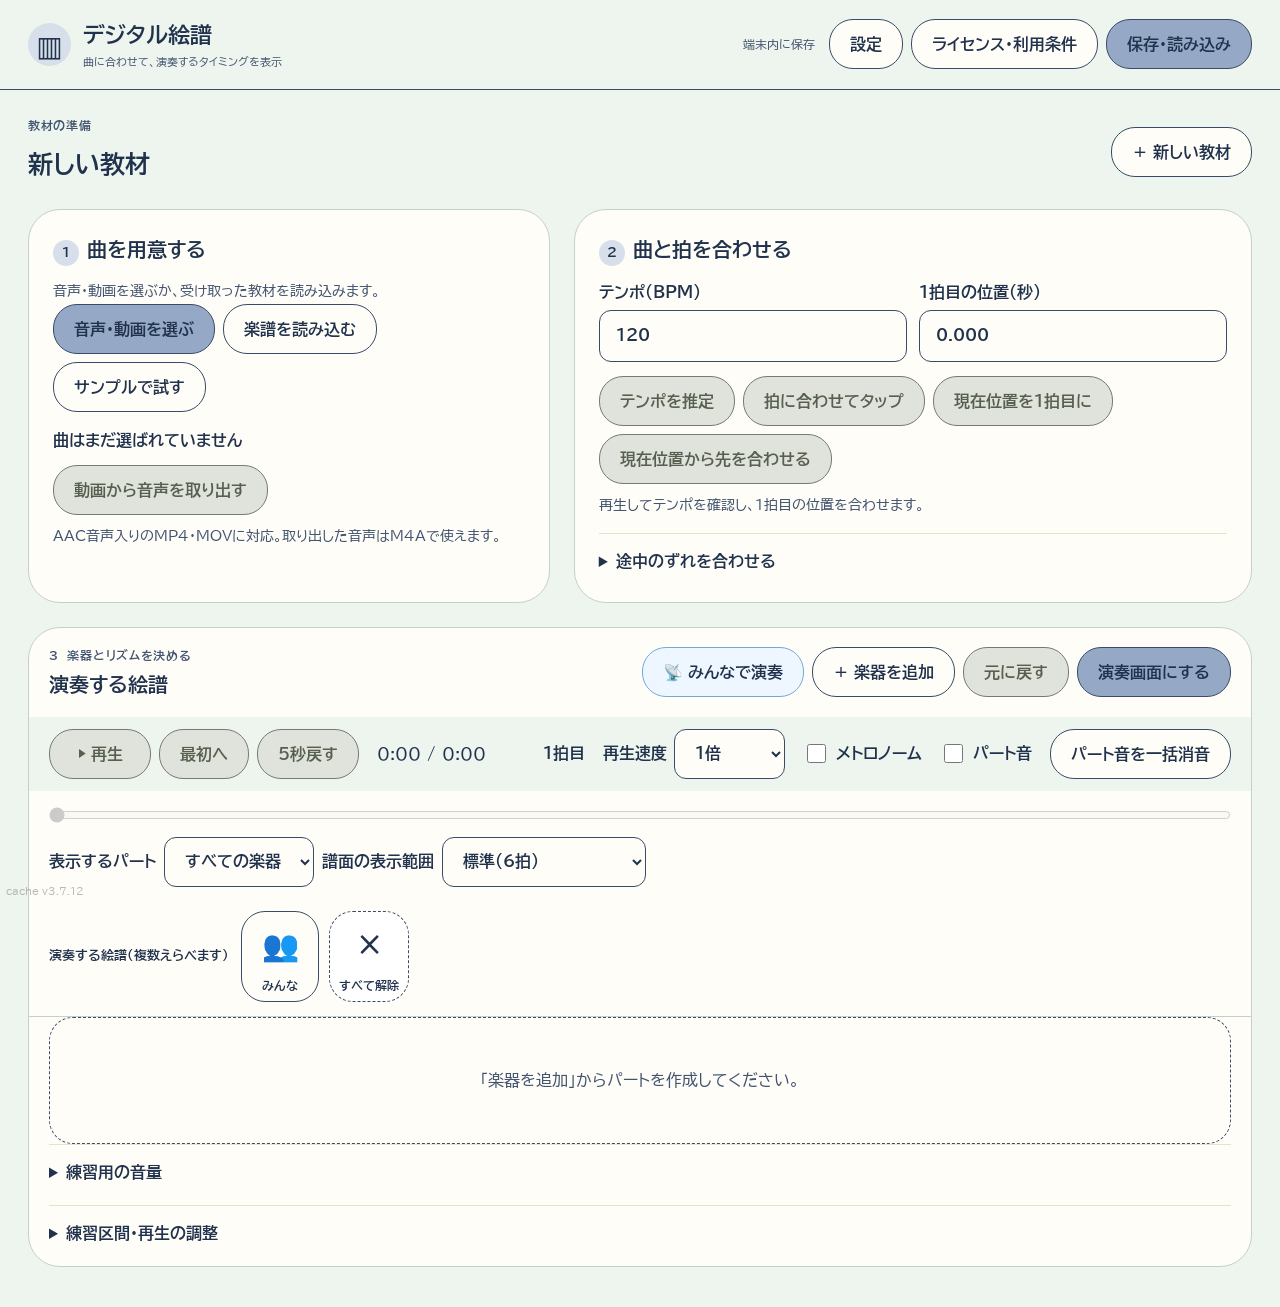
==== commit 28c6dd41: "Release v3.7.12 softer count-in" ====
--- a/index.html
+++ b/index.html
@@ -11,7 +11,7 @@
 <script>
 (async()=>{
  try{
-  const response=await fetch('./embedded/app.gz.b64?rev=20261008-audio-controls',{cache:'no-store'});
+  const response=await fetch('./embedded/app.gz.b64?rev=20261008-soft-count',{cache:'no-store'});
   if(!response.ok)throw Error(`本体の取得に失敗しました (${response.status})`);
   const b64=(await response.text()).trim(),bin=atob(b64),bytes=new Uint8Array(bin.length);for(let i=0;i<bin.length;i++)bytes[i]=bin.charCodeAt(i);
   const stream=new Blob([bytes]).stream().pipeThrough(new DecompressionStream('gzip'));
